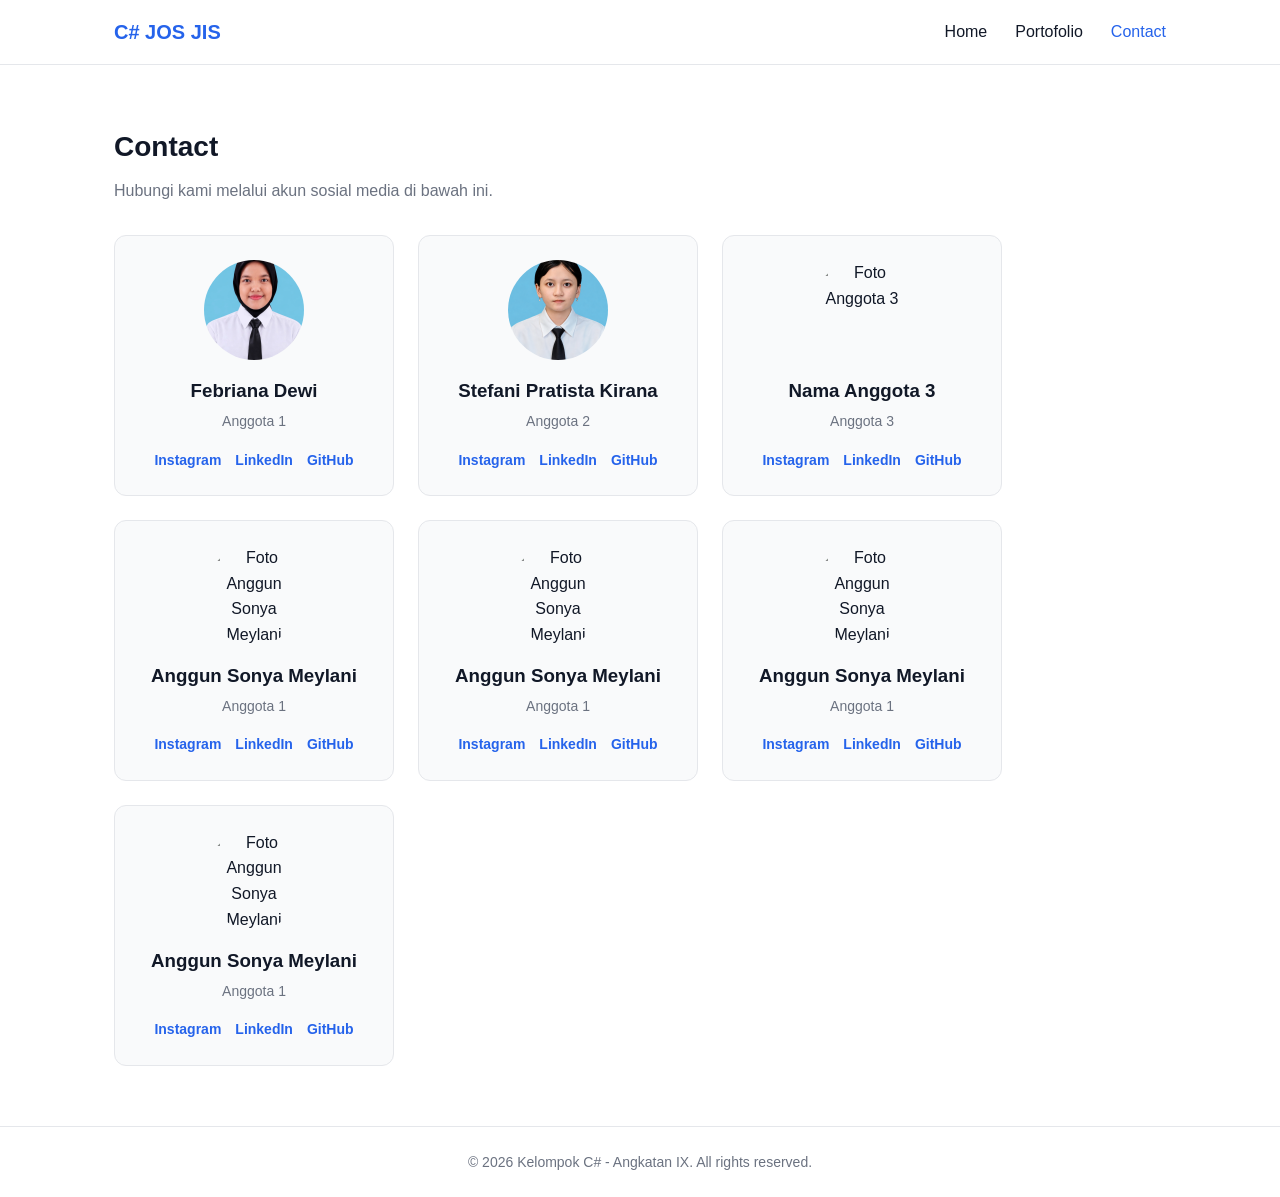
==== contact.html @ 3610337a "contact" ====
<!DOCTYPE html>
<html lang="id">
<head>
  <meta charset="UTF-8" />
  <meta name="viewport" content="width=device-width, initial-scale=1.0" />
  <title>Contact</title>
  <link rel="stylesheet" href="style.css" />
</head>
<body>

  <!-- ============ NAVBAR ============ -->
  <nav class="navbar">
    <div class="container">
      <div class="logo">C# JOS JIS</div>

      <button class="nav-toggle" aria-label="Buka menu">
        <span></span>
        <span></span>
        <span></span>
      </button>

      <ul class="nav-links">
        <li><a href="index.html">Home</a></li>
        <li><a href="portofolio.html">Portofolio</a></li>
        <li><a href="contact.html" class="active">Contact</a></li>
      </ul>
    </div>
  </nav>

  <!-- ============ CONTACT SECTION ============ -->
  <section class="contact">
    <div class="container">
      <h2 class="section-title">Contact</h2>
      <p class="section-subtitle">
        Hubungi kami melalui akun sosial media di bawah ini.
      </p>

      <!-- =========================================================
           CARA MENAMBAH / MENGGANTI ANGGOTA:
           1. Copy 1 blok <div class="member-card"> ... </div>
              (dari "AWAL CARD ANGGOTA" sampai "AKHIR CARD ANGGOTA").
           2. Paste di bawah card anggota terakhir, masih di dalam
              <div class="card-grid">.
           3. Ganti:
              - foto anggota (src)
              - nama (di dalam <h3>)
              - peran/jabatan (opsional, di dalam <p class="member-role">)
              - link Instagram, LinkedIn, dan GitHub (di dalam href)
      ========================================================= -->
      <div class="card-grid">

        <!-- AWAL CARD ANGGOTA -->
        <div class="member-card">
          <img src="assets/img/foto febriana.png" alt="foto Febriana Dewi" class="member-photo" />
          <h3>Febriana Dewi</h3>
          <p class="member-role">Anggota 1</p>
          <div class="member-links">
            <a href="https://www.instagram.com/an_feb02?utm_source=ig_web_button_share_sheet&igsi=ZDNlZDc0MzIxNw==" target="_blank">Instagram</a>
            <a href="https://www.linkedin.com/in/febriana-dewi-81858542b " target="_blank">LinkedIn</a>
            <a href="https://github.com/FebrianaDewi" target="_blank">GitHub</a>
          </div>
        </div>

        <!-- AKHIR CARD ANGGOTA -->

        <!-- Contoh anggota kedua, copy pola yang sama -->
        <div class="member-card">
          <img src="assets/img/foto stefani.png" alt="Foto Stefani Pratista Kirana" class="member-photo" />
          <h3>Stefani Pratista Kirana</h3>
          <p class="member-role">Anggota 2</p>
          <div class="member-links">
            <a href="https://www.instagram.com/stepsteppp_0?igsi=ZzhscDNpZ3Bwejgx" target="_blank">Instagram</a>
            <a href="https://www.linkedin.com/in/stefani-pratista-kirana-26537942b?utm_source=share_via&utm_content=profile&utm_medium=member_android" target="_blank">LinkedIn</a>
            <a href="https://github.com/stef710-C" target="_blank">GitHub</a>
          </div>
        </div>

        <div class="member-card">
          <img src="assets/image/kucing10.jpg" alt="Foto Anggota 3" class="member-photo" />
          <h3>Nama Anggota 3</h3>
          <p class="member-role">Anggota 3</p>
          <div class="member-links">
            <a href="https://instagram.com/" target="_blank">Instagram</a>
            <a href="https://linkedin.com/" target="_blank">LinkedIn</a>
            <a href="https://github.com/" target="_blank">GitHub</a>
          </div>
        </div>

<div class="member-card">
          <img src="assets/image/kucing6.jpg" alt="Foto Anggun Sonya Meylani" class="member-photo" />
          <h3>Anggun Sonya Meylani</h3>
          <p class="member-role">Anggota 1</p>
          <div class="member-links">
            <a href="https://instagram.com/" target="_blank">Instagram</a>
            <a href="https://linkedin.com/" target="_blank">LinkedIn</a>
            <a href="https://github.com/" target="_blank">GitHub</a>
          </div>
        </div>

        <div class="member-card">
          <img src="assets/image/kucing6.jpg" alt="Foto Anggun Sonya Meylani" class="member-photo" />
          <h3>Anggun Sonya Meylani</h3>
          <p class="member-role">Anggota 1</p>
          <div class="member-links">
            <a href="https://instagram.com/" target="_blank">Instagram</a>
            <a href="https://linkedin.com/" target="_blank">LinkedIn</a>
            <a href="https://github.com/" target="_blank">GitHub</a>
          </div>
        </div>

        <div class="member-card">
          <img src="assets/image/kucing6.jpg" alt="Foto Anggun Sonya Meylani" class="member-photo" />
          <h3>Anggun Sonya Meylani</h3>
          <p class="member-role">Anggota 1</p>
          <div class="member-links">
            <a href="https://instagram.com/" target="_blank">Instagram</a>
            <a href="https://linkedin.com/" target="_blank">LinkedIn</a>
            <a href="https://github.com/" target="_blank">GitHub</a>
          </div>
        </div>

        <div class="member-card">
          <img src="assets/image/kucing6.jpg" alt="Foto Anggun Sonya Meylani" class="member-photo" />
          <h3>Anggun Sonya Meylani</h3>
          <p class="member-role">Anggota 1</p>
          <div class="member-links">
            <a href="https://instagram.com/" target="_blank">Instagram</a>
            <a href="https://linkedin.com/" target="_blank">LinkedIn</a>
            <a href="https://github.com/" target="_blank">GitHub</a>
          </div>
        </div>

      </div>
    </div>
  </section>

  <!-- ============ FOOTER ============ -->
  <footer class="footer">
    <div class="container">
      <p>&copy; 2026 Kelompok C# - Angkatan IX. All rights reserved.</p>
    </div>
  </footer>

  <script src="script.js"></script>
</body>
</html>
---- style.css ----
/* =========================================================
   STYLE.CSS
   File ini berisi SEMUA styling untuk index.html, portfolio.html,
   dan contact.html.

   Cara membaca file ini:
   1. RESET & VARIABLES  -> warna, font, dasar
   2. NAVBAR             -> menu atas
   3. HERO SECTION        -> bagian depan halaman Home
   4. INFO SECTION        -> info kelompok di Home
   5. PORTFOLIO           -> card project & sertifikat
   6. CONTACT             -> card anggota
   7. FOOTER
   8. RESPONSIVE (MEDIA QUERY) -> tampilan HP
   ========================================================= */

/* ---------- 1. RESET & VARIABLES ---------- */

/* Ganti kode warna di bawah ini untuk mengubah tema warna
   seluruh website secara otomatis */
:root {
  --color-primary: #2563eb;      /* warna utama (tombol, link, aksen) */
  --color-primary-dark: #1d4ed8;
  --color-dark: #111827;         /* warna teks gelap */
  --color-gray: #6b7280;         /* warna teks abu-abu / deskripsi */
  --color-light-bg: #f9fafb;     /* warna latar terang */
  --color-border: #e5e7eb;       /* warna garis pembatas */
  --color-white: #ffffff;
  --radius: 12px;                /* kelengkungan sudut card */
  --max-width: 1100px;           /* lebar maksimal konten */
}

* {
  margin: 0;
  padding: 0;
  box-sizing: border-box;
}

body {
  font-family: "Segoe UI", Arial, sans-serif;
  color: var(--color-dark);
  line-height: 1.6;
  background-color: var(--color-white);
}

a {
  text-decoration: none;
  color: inherit;
}

ul {
  list-style: none;
}

img {
  max-width: 100%;
  display: block;
}

.container {
  max-width: var(--max-width);
  margin: 0 auto;
  padding: 0 24px;
}

section {
  padding: 60px 0;
}

.section-title {
  font-size: 28px;
  margin-bottom: 8px;
}

.section-subtitle {
  color: var(--color-gray);
  margin-bottom: 32px;
}

/* Tombol umum (dipakai di hero, card, dll) */
.btn {
  display: inline-block;
  padding: 12px 28px;
  border-radius: 8px;
  background-color: var(--color-primary);
  color: var(--color-white);
  font-weight: 600;
  border: none;
  cursor: pointer;
  transition: background-color 0.2s ease;
}

.btn:hover {
  background-color: var(--color-primary-dark);
}

.btn-outline {
  display: inline-block;
  padding: 8px 18px;
  border-radius: 8px;
  border: 1px solid var(--color-primary);
  color: var(--color-primary);
  font-weight: 600;
  font-size: 14px;
  transition: background-color 0.2s ease, color 0.2s ease;
}

.btn-outline:hover {
  background-color: var(--color-primary);
  color: var(--color-white);
}

/* ---------- 2. NAVBAR ---------- */

.navbar {
  position: sticky;
  top: 0;
  z-index: 100;
  background-color: var(--color-white);
  border-bottom: 1px solid var(--color-border);
}

.navbar .container {
  display: flex;
  align-items: center;
  justify-content: space-between;
  padding-top: 16px;
  padding-bottom: 16px;
}

/* GANTI teks logo di file HTML (bagian <div class="logo">) */
.logo {
  display: flex;
  align-items: center;
  gap: 10px;
  font-size: 20px;
  font-weight: 700;
  color: var(--color-primary);
}

.logo-img {
  width: 40px;
  height: 40px;
  object-fit: contain;
  border-radius: 6px;
  flex-shrink: 0;
}
.nav-links {
  display: flex;
  gap: 28px;
}

.nav-links a {
  font-weight: 500;
  color: var(--color-dark);
  transition: color 0.2s ease;
}

.nav-links a:hover,
.nav-links a.active {
  color: var(--color-primary);
}

/* Tombol menu untuk tampilan mobile (hamburger) */
.nav-toggle {
  display: none;
  flex-direction: column;
  gap: 5px;
  background: none;
  border: none;
  cursor: pointer;
}

.nav-toggle span {
  width: 26px;
  height: 3px;
  background-color: var(--color-dark);
  border-radius: 2px;
}

/* ---------- 3. HERO SECTION ---------- */

.hero {
  padding: 80px 0;
  background-color: var(--color-light-bg);
}

.hero .container {
  display: flex;
  justify-content: space-between;
  align-items: center;
  gap: 40px;
}

.hero-text {
  flex: 1;
}

.hero-text h1 {
  font-size: 40px;
  margin-bottom: 16px;
}

.hero-text h1 span {
  color: var(--color-primary);
}

.hero-text p {
  color: var(--color-gray);
  margin-bottom: 28px;
  max-width: 480px;
}

.hero-photo {
  flex: 1;
  display: flex;
  justify-content: center;
}

.hero-photo img {
  width: 320px;
  height: 320px;
  object-fit: cover;
  border-radius: var(--radius);
  border: 4px solid var(--color-white);
  box-shadow: 0 8px 24px rgba(0, 0, 0, 0.08);
}

/* ---------- 4. INFO SECTION (Home) ---------- */

.info-grid {
  display: flex;
  gap: 24px;
  flex-wrap: wrap;
}

.info-card {
  flex: 1;
  min-width: 220px;
  background-color: var(--color-light-bg);
  border: 1px solid var(--color-border);
  border-radius: var(--radius);
  padding: 24px;
}

.info-card h3 {
  margin-bottom: 8px;
  color: var(--color-primary);
}

.info-card p,
.info-card ul {
  color: var(--color-gray);
}

.info-card ul li {
  margin-bottom: 4px;
}

/* ---------- 5. PORTFOLIO (Card Project & Sertifikat) ---------- */

.tabs {
  display: flex;
  gap: 12px;
  margin-bottom: 32px;
}

.tab-btn {
  padding: 10px 20px;
  border-radius: 8px;
  border: 1px solid var(--color-border);
  background-color: var(--color-white);
  font-weight: 600;
  cursor: pointer;
  color: var(--color-gray);
}

.tab-btn.active {
  background-color: var(--color-primary);
  border-color: var(--color-primary);
  color: var(--color-white);
}

.tab-content {
  display: none;
}

.tab-content.active {
  display: block;
}

/* Wadah kumpulan card: default row (desktop),
   akan berubah jadi column di mobile lewat media query */
.card-grid {
  display: flex;
  flex-wrap: wrap;
  gap: 24px;
}

/* Satu card project/sertifikat.
   INI CARD YANG DI-COPY MAHASISWA UNTUK MENAMBAH DATA BARU. */
.card {
  flex: 1 1 280px;
  max-width: 320px;
  background-color: var(--color-white);
  border: 1px solid var(--color-border);
  border-radius: var(--radius);
  overflow: hidden;
  display: flex;
  flex-direction: column;
}

.card-image {
  width: 100%;
  height: 180px;
  object-fit: cover;
  background-color: var(--color-light-bg);
}

.card-body {
  padding: 18px;
  display: flex;
  flex-direction: column;
  flex-grow: 1;
}

.card-body h3 {
  font-size: 18px;
  margin-bottom: 6px;
}

.card-body .card-meta {
  font-size: 13px;
  color: var(--color-gray);
  margin-bottom: 10px;
}

.card-body p {
  color: var(--color-gray);
  font-size: 14px;
  margin-bottom: 16px;
  flex-grow: 1;
}

.card-body .btn-outline {
  align-self: flex-start;
}

/* ---------- CARD SERTIFIKAT UNTUK BEBERAPA ANGGOTA SEKALIGUS ----------
   Dipakai kalau 1 sertifikat yang sama diikuti oleh beberapa anggota,
   supaya tidak perlu bikin card terpisah untuk tiap orang. */
.card-thumbs {
  display: flex;
  gap: 8px;
  padding: 12px 12px 0;
}

.card-thumbs a {
  flex: 1;
  display: block;
}

.card-thumbs img {
  width: 100%;
  height: 90px;
  object-fit: cover;
  border-radius: 6px;
  border: 1px solid var(--color-border);
  transition: opacity 0.2s ease;
}

.card-thumbs a:hover img {
  opacity: 0.8;
}

.card-thumbs .thumb-name {
  display: block;
  text-align: center;
  font-size: 11px;
  color: var(--color-gray);
  margin-top: 4px;
}

.card-members {
  color: var(--color-gray);
  font-size: 14px;
  margin-bottom: 16px;
}

.card-members strong {
  color: var(--color-dark);
}

/* ---------- 6. CONTACT (Card Anggota) ---------- */

.member-card {
  flex: 1 1 240px;
  max-width: 280px;
  background-color: var(--color-light-bg);
  border: 1px solid var(--color-border);
  border-radius: var(--radius);
  padding: 24px;
  text-align: center;
}

.member-photo {
  width: 100px;
  height: 100px;
  border-radius: 50%;
  object-fit: cover;
  margin: 0 auto 16px;
}

.member-card h3 {
  margin-bottom: 4px;
}

.member-role {
  color: var(--color-gray);
  font-size: 14px;
  margin-bottom: 16px;
}

.member-links {
  display: flex;
  justify-content: center;
  gap: 14px;
}

.member-links a {
  font-size: 14px;
  font-weight: 600;
  color: var(--color-primary);
}

.member-links a:hover {
  text-decoration: underline;
}

/* ---------- 7. FOOTER ---------- */

.footer {
  border-top: 1px solid var(--color-border);
  padding: 24px 0;
  text-align: center;
  color: var(--color-gray);
  font-size: 14px;
}

/* ---------- 8. RESPONSIVE (MEDIA QUERY) ---------- */
/* Tampilan tablet/HP: lebar layar 768px ke bawah */
@media (max-width: 768px) {

  /* Hero: foto & teks jadi ditumpuk (column) bukan sejajar */
  .hero .container {
    flex-direction: column;
    text-align: center;
  }

  .hero-text p {
    margin-left: auto;
    margin-right: auto;
  }

  .hero-photo img {
    width: 240px;
    height: 240px;
  }

  /* Navbar: sembunyikan menu, tampilkan tombol hamburger */
  .nav-links {
    position: absolute;
    top: 100%;
    left: 0;
    right: 0;
    background-color: var(--color-white);
    flex-direction: column;
    gap: 0;
    border-bottom: 1px solid var(--color-border);
    display: none;
  }

  .nav-links.open {
    display: flex;
  }

  .nav-links a {
    padding: 14px 24px;
    border-top: 1px solid var(--color-border);
  }

  .nav-toggle {
    display: flex;
  }

  /* Semua kumpulan card (project, sertifikat, anggota)
     ditumpuk vertikal (column) di mobile */
  .card-grid {
    flex-direction: column;
    align-items: stretch;
  }

  .card,
  .member-card {
    max-width: 100%;
  }

  .info-grid {
    flex-direction: column;
  }

  .tabs {
    flex-wrap: wrap;
  }
}
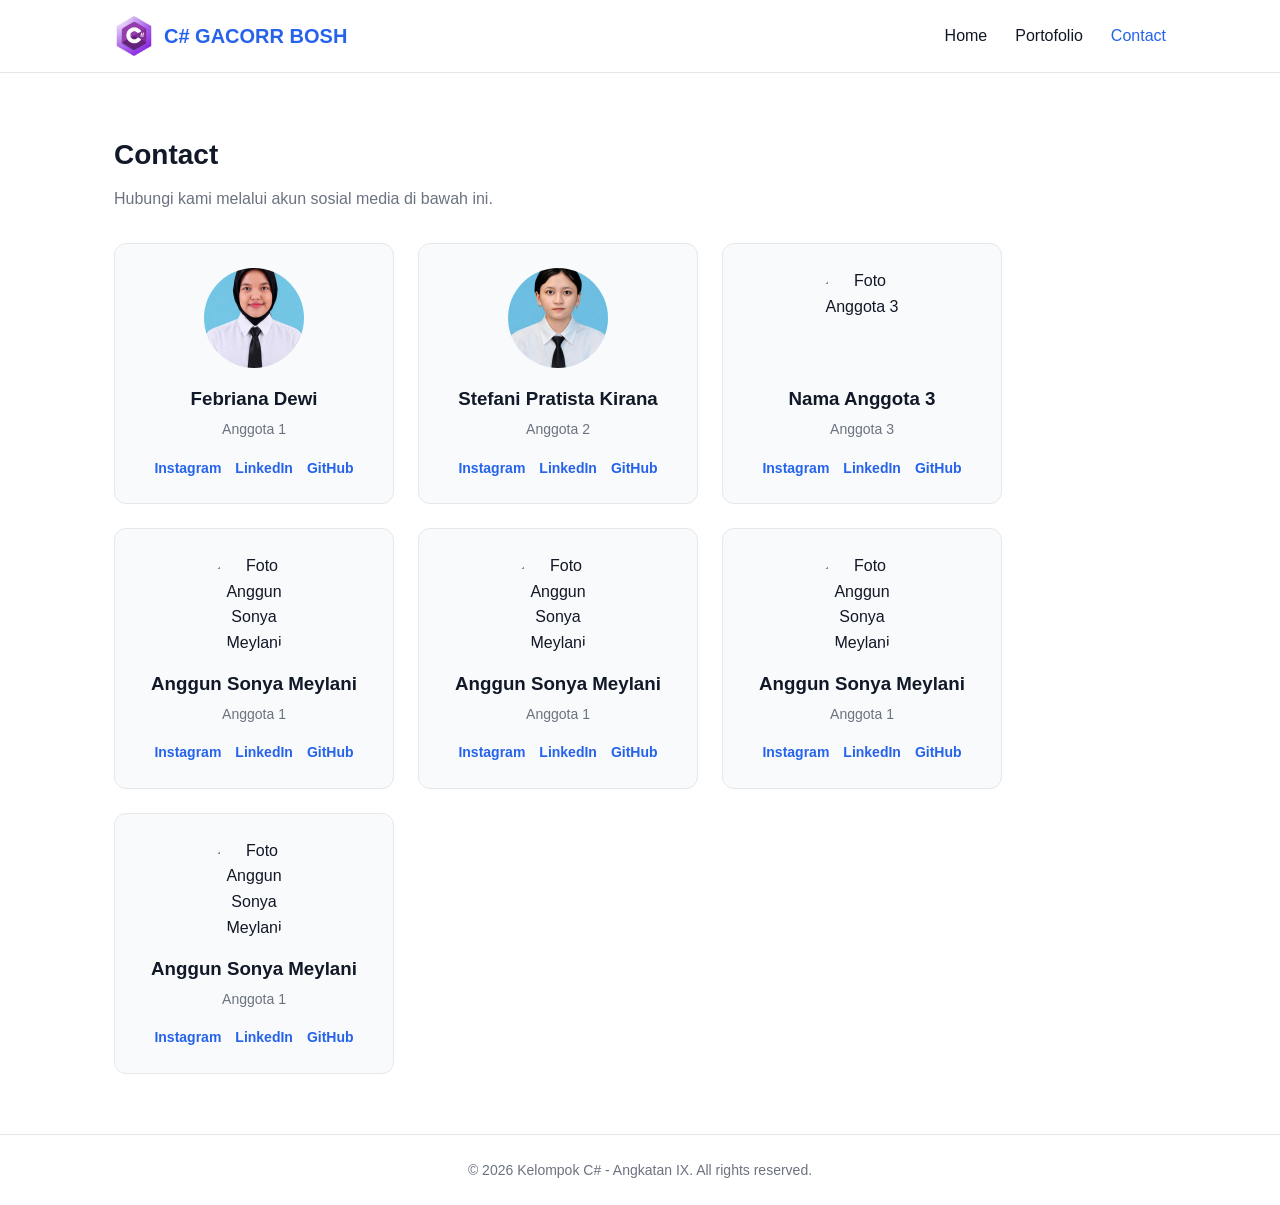
==== commit 77268fa6: "refactor: update navbar structure and accessibility features" ====
--- a/contact.html
+++ b/contact.html
@@ -11,15 +11,18 @@
   <!-- ============ NAVBAR ============ -->
   <nav class="navbar">
     <div class="container">
-      <div class="logo">C# JOS JIS</div>
+      <a class="logo" href="index.html" aria-label="Beranda Kelompok C#">
+        <img src="assets/img/gambarlogo.jpeg" alt="" class="logo-img" />
+        <span>C# GACORR BOSH</span>
+      </a>
 
-      <button class="nav-toggle" aria-label="Buka menu">
+      <button class="nav-toggle" type="button" aria-label="Buka menu" aria-controls="nav-menu" aria-expanded="false">
         <span></span>
         <span></span>
         <span></span>
       </button>
 
-      <ul class="nav-links">
+      <ul class="nav-links" id="nav-menu">
         <li><a href="index.html">Home</a></li>
         <li><a href="portofolio.html">Portofolio</a></li>
         <li><a href="contact.html" class="active">Contact</a></li>
--- a/style.css
+++ b/style.css
@@ -1,33 +1,14 @@
-/* =========================================================
-   STYLE.CSS
-   File ini berisi SEMUA styling untuk index.html, portfolio.html,
-   dan contact.html.
-
-   Cara membaca file ini:
-   1. RESET & VARIABLES  -> warna, font, dasar
-   2. NAVBAR             -> menu atas
-   3. HERO SECTION        -> bagian depan halaman Home
-   4. INFO SECTION        -> info kelompok di Home
-   5. PORTFOLIO           -> card project & sertifikat
-   6. CONTACT             -> card anggota
-   7. FOOTER
-   8. RESPONSIVE (MEDIA QUERY) -> tampilan HP
-   ========================================================= */
-
-/* ---------- 1. RESET & VARIABLES ---------- */
-
-/* Ganti kode warna di bawah ini untuk mengubah tema warna
-   seluruh website secara otomatis */
+/* ---------- RESET & VARIABLES ---------- */
 :root {
-  --color-primary: #2563eb;      /* warna utama (tombol, link, aksen) */
+  --color-primary: #2563eb;
   --color-primary-dark: #1d4ed8;
-  --color-dark: #111827;         /* warna teks gelap */
-  --color-gray: #6b7280;         /* warna teks abu-abu / deskripsi */
-  --color-light-bg: #f9fafb;     /* warna latar terang */
-  --color-border: #e5e7eb;       /* warna garis pembatas */
+  --color-dark: #111827;
+  --color-gray: #6b7280;
+  --color-light-bg: #f9fafb;
+  --color-border: #e5e7eb;
   --color-white: #ffffff;
-  --radius: 12px;                /* kelengkungan sudut card */
-  --max-width: 1100px;           /* lebar maksimal konten */
+  --radius: 12px;
+  --max-width: 1100px;
 }
 
 * {
@@ -77,7 +58,7 @@
   margin-bottom: 32px;
 }
 
-/* Tombol umum (dipakai di hero, card, dll) */
+/* ---------- BUTTONS ---------- */
 .btn {
   display: inline-block;
   padding: 12px 28px;
@@ -110,7 +91,7 @@
   color: var(--color-white);
 }
 
-/* ---------- 2. NAVBAR ---------- */
+/* ---------- NAVBAR ---------- */
 
 .navbar {
   position: sticky;
@@ -128,7 +109,6 @@
   padding-bottom: 16px;
 }
 
-/* GANTI teks logo di file HTML (bagian <div class="logo">) */
 .logo {
   display: flex;
   align-items: center;
@@ -136,6 +116,7 @@
   font-size: 20px;
   font-weight: 700;
   color: var(--color-primary);
+  white-space: nowrap;
 }
 
 .logo-img {
@@ -145,8 +126,10 @@
   border-radius: 6px;
   flex-shrink: 0;
 }
+
 .nav-links {
   display: flex;
+  align-items: center;
   gap: 28px;
 }
 
@@ -161,11 +144,19 @@
   color: var(--color-primary);
 }
 
-/* Tombol menu untuk tampilan mobile (hamburger) */
+.nav-links a:focus-visible,
+.nav-toggle:focus-visible {
+  outline: 3px solid rgba(37, 99, 235, 0.3);
+  outline-offset: 4px;
+}
+
 .nav-toggle {
   display: none;
   flex-direction: column;
+  justify-content: center;
   gap: 5px;
+  width: 40px;
+  height: 40px;
   background: none;
   border: none;
   cursor: pointer;
@@ -178,7 +169,7 @@
   border-radius: 2px;
 }
 
-/* ---------- 3. HERO SECTION ---------- */
+/* ---------- HERO ---------- */
 
 .hero {
   padding: 80px 0;
@@ -226,7 +217,7 @@
   box-shadow: 0 8px 24px rgba(0, 0, 0, 0.08);
 }
 
-/* ---------- 4. INFO SECTION (Home) ---------- */
+/* ---------- INFO ---------- */
 
 .info-grid {
   display: flex;
@@ -257,7 +248,7 @@
   margin-bottom: 4px;
 }
 
-/* ---------- 5. PORTFOLIO (Card Project & Sertifikat) ---------- */
+/* ---------- PORTFOLIO ---------- */
 
 .tabs {
   display: flex;
@@ -289,16 +280,12 @@
   display: block;
 }
 
-/* Wadah kumpulan card: default row (desktop),
-   akan berubah jadi column di mobile lewat media query */
 .card-grid {
   display: flex;
   flex-wrap: wrap;
   gap: 24px;
 }
 
-/* Satu card project/sertifikat.
-   INI CARD YANG DI-COPY MAHASISWA UNTUK MENAMBAH DATA BARU. */
 .card {
   flex: 1 1 280px;
   max-width: 320px;
@@ -346,9 +333,7 @@
   align-self: flex-start;
 }
 
-/* ---------- CARD SERTIFIKAT UNTUK BEBERAPA ANGGOTA SEKALIGUS ----------
-   Dipakai kalau 1 sertifikat yang sama diikuti oleh beberapa anggota,
-   supaya tidak perlu bikin card terpisah untuk tiap orang. */
+/* Certificate member thumbnails */
 .card-thumbs {
   display: flex;
   gap: 8px;
@@ -391,7 +376,7 @@
   color: var(--color-dark);
 }
 
-/* ---------- 6. CONTACT (Card Anggota) ---------- */
+/* ---------- CONTACT ---------- */
 
 .member-card {
   flex: 1 1 240px;
@@ -437,7 +422,7 @@
   text-decoration: underline;
 }
 
-/* ---------- 7. FOOTER ---------- */
+/* ---------- FOOTER ---------- */
 
 .footer {
   border-top: 1px solid var(--color-border);
@@ -447,11 +432,8 @@
   font-size: 14px;
 }
 
-/* ---------- 8. RESPONSIVE (MEDIA QUERY) ---------- */
-/* Tampilan tablet/HP: lebar layar 768px ke bawah */
+/* ---------- RESPONSIVE ---------- */
 @media (max-width: 768px) {
-
-  /* Hero: foto & teks jadi ditumpuk (column) bukan sejajar */
   .hero .container {
     flex-direction: column;
     text-align: center;
@@ -467,7 +449,6 @@
     height: 240px;
   }
 
-  /* Navbar: sembunyikan menu, tampilkan tombol hamburger */
   .nav-links {
     position: absolute;
     top: 100%;
@@ -478,6 +459,7 @@
     gap: 0;
     border-bottom: 1px solid var(--color-border);
     display: none;
+    box-shadow: 0 8px 16px rgba(17, 24, 39, 0.08);
   }
 
   .nav-links.open {
@@ -493,8 +475,6 @@
     display: flex;
   }
 
-  /* Semua kumpulan card (project, sertifikat, anggota)
-     ditumpuk vertikal (column) di mobile */
   .card-grid {
     flex-direction: column;
     align-items: stretch;
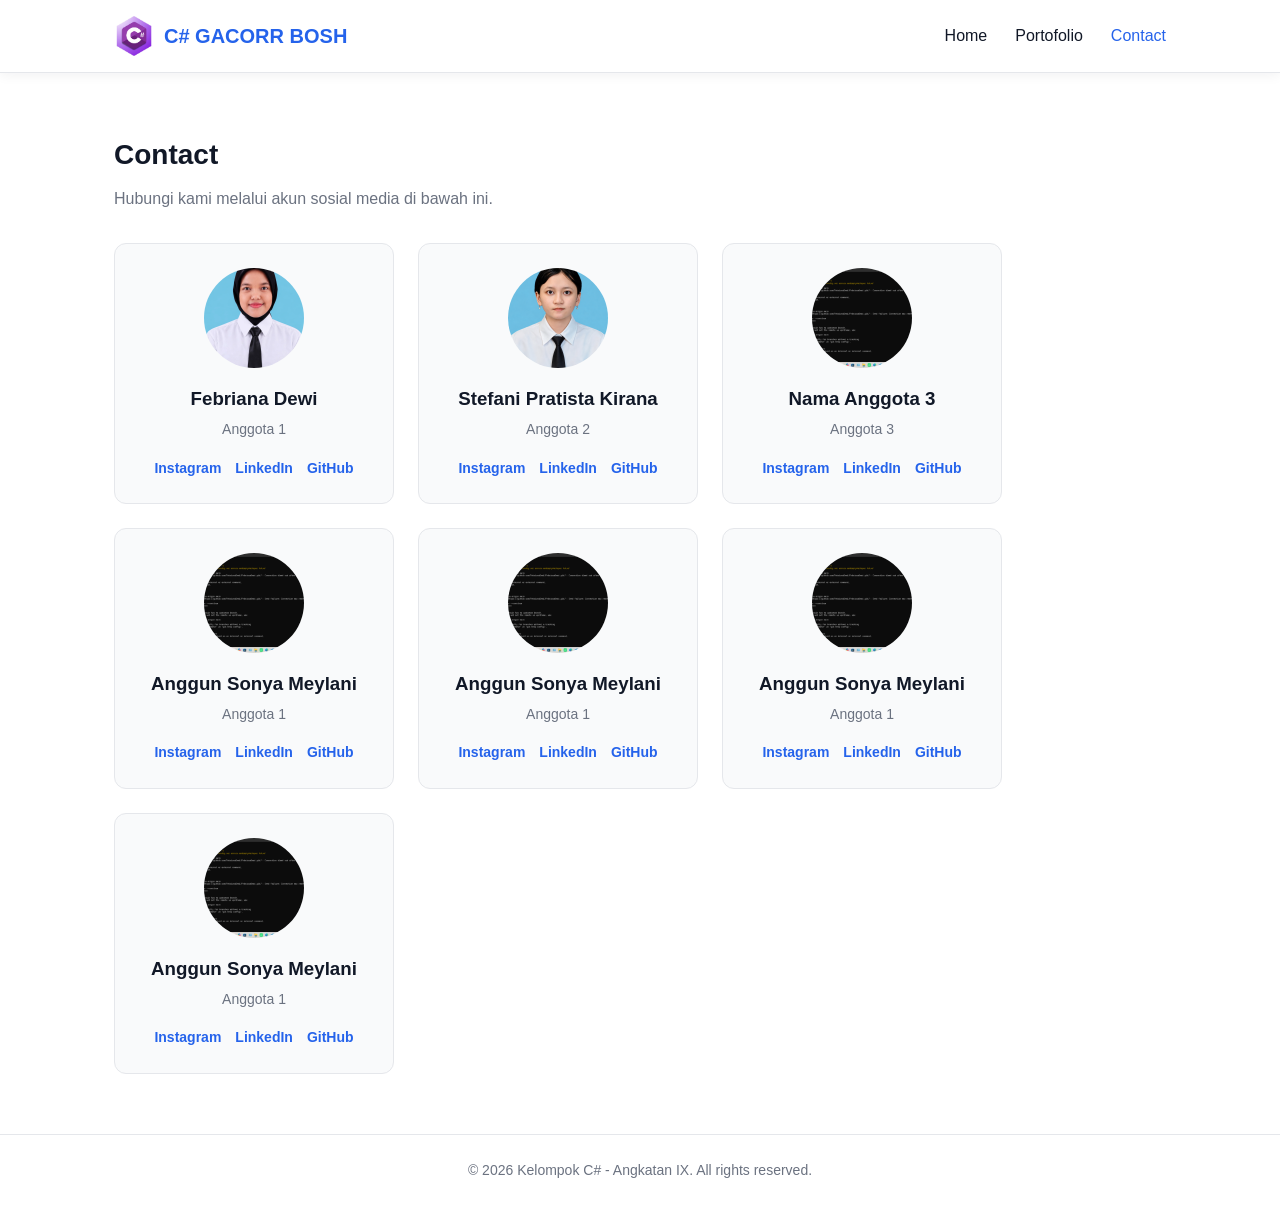
==== commit bb1f667e: "fix: update image paths in contact, portfolio, and style files" ====
--- a/contact.html
+++ b/contact.html
@@ -79,7 +79,7 @@
         </div>
 
         <div class="member-card">
-          <img src="assets/image/kucing10.jpg" alt="Foto Anggota 3" class="member-photo" />
+          <img src="assets/img/gambar1.png" alt="Foto Anggota 3" class="member-photo" />
           <h3>Nama Anggota 3</h3>
           <p class="member-role">Anggota 3</p>
           <div class="member-links">
@@ -90,7 +90,7 @@
         </div>
 
 <div class="member-card">
-          <img src="assets/image/kucing6.jpg" alt="Foto Anggun Sonya Meylani" class="member-photo" />
+          <img src="assets/img/gambar1.png" alt="Foto Anggun Sonya Meylani" class="member-photo" />
           <h3>Anggun Sonya Meylani</h3>
           <p class="member-role">Anggota 1</p>
           <div class="member-links">
@@ -101,7 +101,7 @@
         </div>
 
         <div class="member-card">
-          <img src="assets/image/kucing6.jpg" alt="Foto Anggun Sonya Meylani" class="member-photo" />
+          <img src="assets/img/gambar1.png" alt="Foto Anggun Sonya Meylani" class="member-photo" />
           <h3>Anggun Sonya Meylani</h3>
           <p class="member-role">Anggota 1</p>
           <div class="member-links">
@@ -112,7 +112,7 @@
         </div>
 
         <div class="member-card">
-          <img src="assets/image/kucing6.jpg" alt="Foto Anggun Sonya Meylani" class="member-photo" />
+          <img src="assets/img/gambar1.png" alt="Foto Anggun Sonya Meylani" class="member-photo" />
           <h3>Anggun Sonya Meylani</h3>
           <p class="member-role">Anggota 1</p>
           <div class="member-links">
@@ -123,7 +123,7 @@
         </div>
 
         <div class="member-card">
-          <img src="assets/image/kucing6.jpg" alt="Foto Anggun Sonya Meylani" class="member-photo" />
+          <img src="assets/img/gambar1.png" alt="Foto Anggun Sonya Meylani" class="member-photo" />
           <h3>Anggun Sonya Meylani</h3>
           <p class="member-role">Anggota 1</p>
           <div class="member-links">
--- a/style.css
+++ b/style.css
@@ -99,14 +99,16 @@
   z-index: 100;
   background-color: var(--color-white);
   border-bottom: 1px solid var(--color-border);
+  box-shadow: 0 2px 12px rgba(17, 24, 39, 0.06);
 }
 
 .navbar .container {
   display: flex;
   align-items: center;
   justify-content: space-between;
-  padding-top: 16px;
-  padding-bottom: 16px;
+  min-height: 72px;
+  padding-top: 12px;
+  padding-bottom: 12px;
 }
 
 .logo {
@@ -115,6 +117,7 @@
   gap: 10px;
   font-size: 20px;
   font-weight: 700;
+  line-height: 1.2;
   color: var(--color-primary);
   white-space: nowrap;
 }
@@ -134,6 +137,8 @@
 }
 
 .nav-links a {
+  display: block;
+  padding: 8px 0;
   font-weight: 500;
   color: var(--color-dark);
   transition: color 0.2s ease;
@@ -152,13 +157,15 @@
 
 .nav-toggle {
   display: none;
+  width: 42px;
+  height: 42px;
   flex-direction: column;
+  align-items: center;
   justify-content: center;
   gap: 5px;
-  width: 40px;
-  height: 40px;
   background: none;
   border: none;
+  border-radius: 8px;
   cursor: pointer;
 }
 
@@ -451,15 +458,17 @@
 
   .nav-links {
     position: absolute;
-    top: 100%;
+    top: calc(100% + 1px);
     left: 0;
     right: 0;
     background-color: var(--color-white);
     flex-direction: column;
     gap: 0;
-    border-bottom: 1px solid var(--color-border);
+    padding: 8px 0;
+    border: 1px solid var(--color-border);
+    border-top: 0;
+    box-shadow: 0 8px 16px rgba(17, 24, 39, 0.08);
     display: none;
-    box-shadow: 0 8px 16px rgba(17, 24, 39, 0.08);
   }
 
   .nav-links.open {
@@ -467,8 +476,13 @@
   }
 
   .nav-links a {
-    padding: 14px 24px;
-    border-top: 1px solid var(--color-border);
+    width: 100%;
+    padding: 12px 24px;
+  }
+
+  .nav-links a:hover,
+  .nav-links a.active {
+    background-color: var(--color-light-bg);
   }
 
   .nav-toggle {
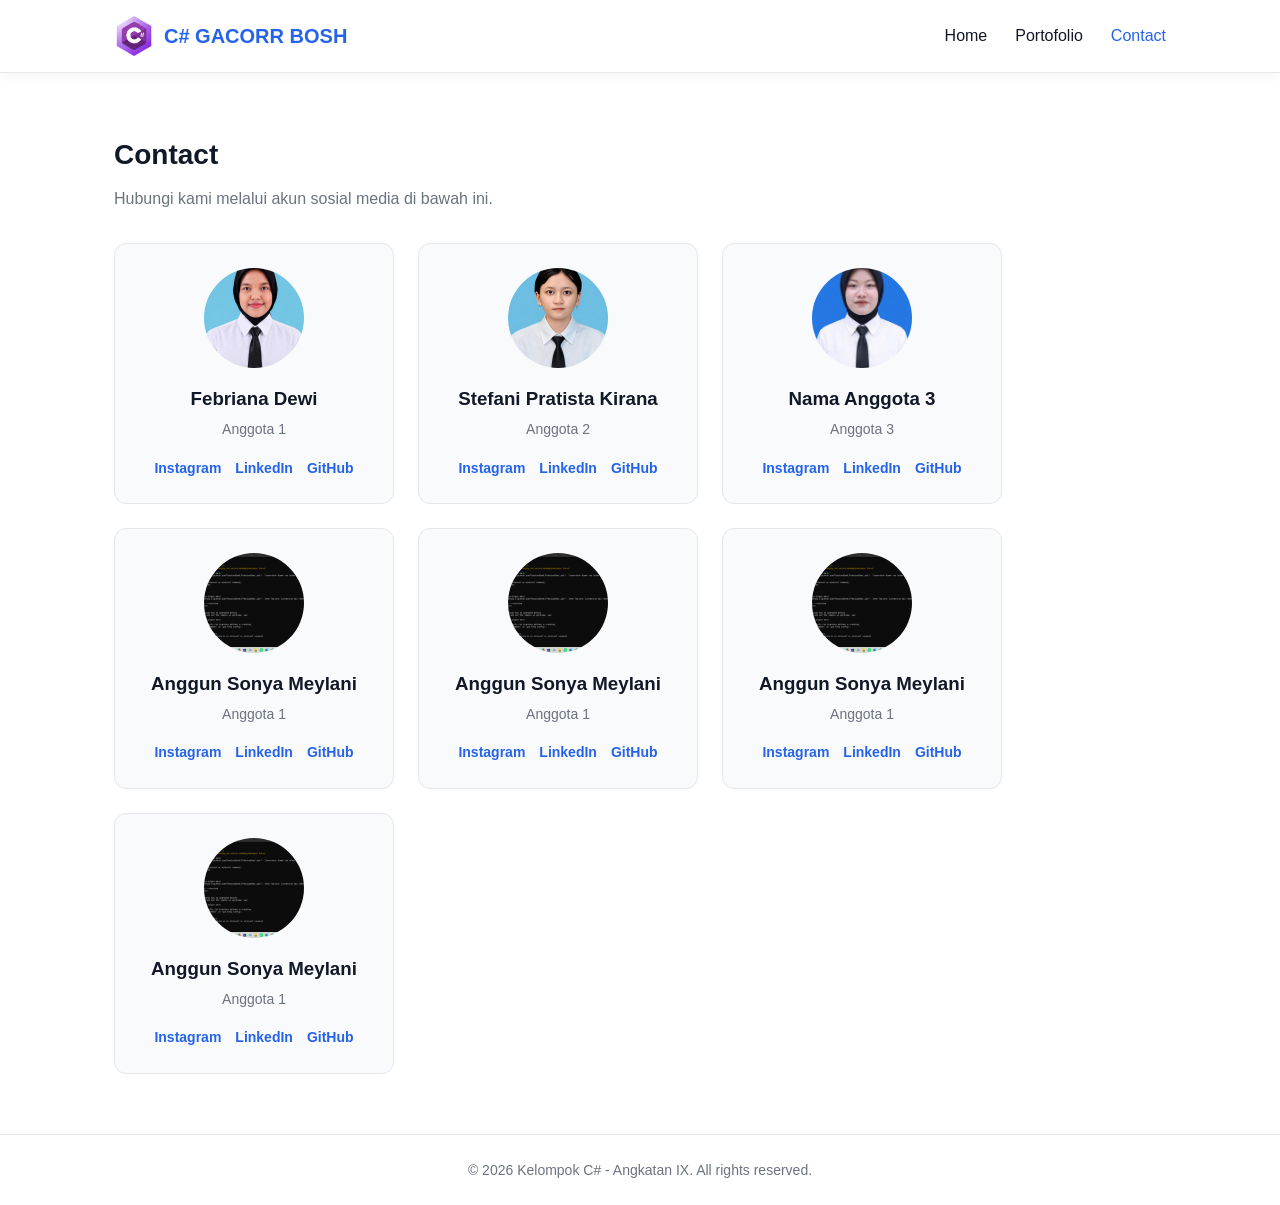
==== commit e5382fa9: "update navbar" ====
--- a/contact.html
+++ b/contact.html
@@ -79,10 +79,12 @@
         </div>
 
         <div class="member-card">
-          <img src="assets/img/gambar1.png" alt="Foto Anggota 3" class="member-photo" />
+          <!-- ganti foto disini sesuai path -->
+          <img src="assets/img/nabela.jpeg" alt="Foto Anggota 3" class="member-photo" /> 
           <h3>Nama Anggota 3</h3>
           <p class="member-role">Anggota 3</p>
           <div class="member-links">
+            <!-- ganti link sosial media disini -->
             <a href="https://instagram.com/" target="_blank">Instagram</a>
             <a href="https://linkedin.com/" target="_blank">LinkedIn</a>
             <a href="https://github.com/" target="_blank">GitHub</a>
--- a/style.css
+++ b/style.css
@@ -15,6 +15,17 @@
   margin: 0;
   padding: 0;
   box-sizing: border-box;
+}
+
+html {
+  scrollbar-width: none;
+  -ms-overflow-style: none;
+}
+
+html::-webkit-scrollbar {
+  display: none;
+  width: 0;
+  height: 0;
 }
 
 body {
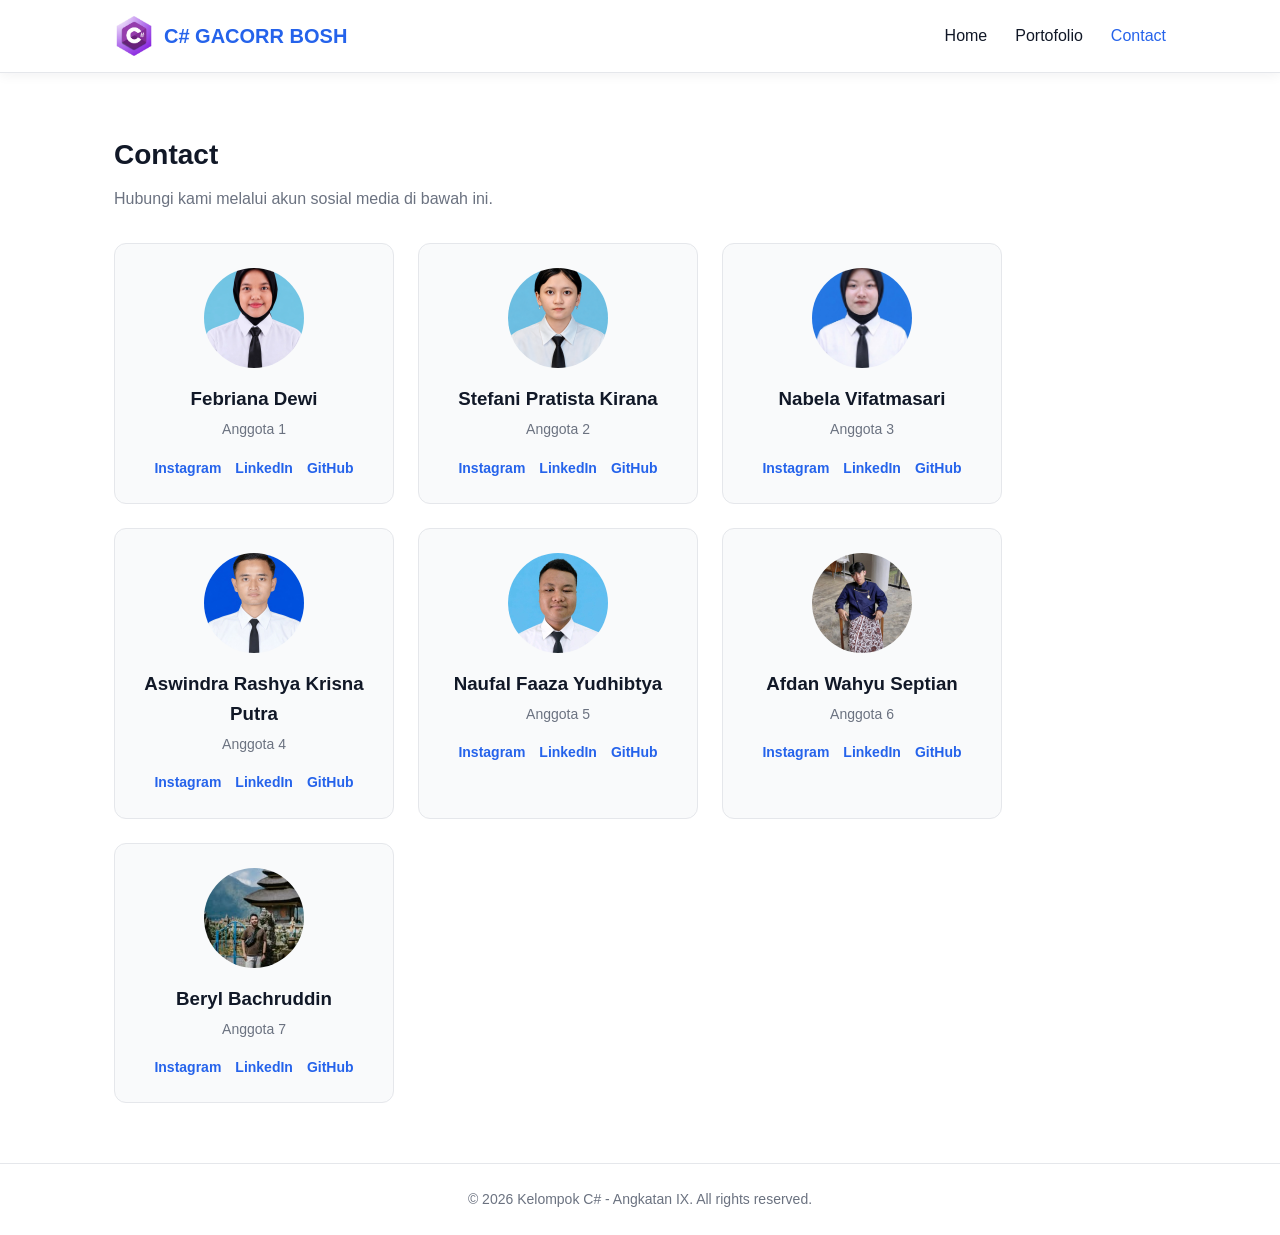
==== commit 3ee72135: "update portfolio" ====
--- a/contact.html
+++ b/contact.html
@@ -64,7 +64,7 @@
           </div>
         </div>
 
-        <!-- AKHIR CARD ANGGOTA -->
+        <!-- AKHIR CARD ANGGOTaaA -->
 
         <!-- Contoh anggota kedua, copy pola yang sama -->
         <div class="member-card">
@@ -80,58 +80,58 @@
 
         <div class="member-card">
           <!-- ganti foto disini sesuai path -->
-          <img src="assets/img/nabela.jpeg" alt="Foto Anggota 3" class="member-photo" /> 
-          <h3>Nama Anggota 3</h3>
+          <img src="assets/img/nabela.jpeg" alt="Nabela Vifatmasari" class="member-photo" /> 
+          <h3>Nabela Vifatmasari</h3>
           <p class="member-role">Anggota 3</p>
           <div class="member-links">
             <!-- ganti link sosial media disini -->
-            <a href="https://instagram.com/" target="_blank">Instagram</a>
-            <a href="https://linkedin.com/" target="_blank">LinkedIn</a>
-            <a href="https://github.com/" target="_blank">GitHub</a>
+            <a href="https://www.instagram.com/_nbla28?igsi=MTZybThncG56Z2h2Mg==" target="_blank">Instagram</a>
+            <a href="https://id.linkedin.com/in/nabela-vifatmasari-90a61942b" target="_blank">LinkedIn</a>
+            <a href="https://github.com/nabelavifatmasari" target="_blank">GitHub</a>
           </div>
         </div>
 
 <div class="member-card">
-          <img src="assets/img/gambar1.png" alt="Foto Anggun Sonya Meylani" class="member-photo" />
-          <h3>Anggun Sonya Meylani</h3>
-          <p class="member-role">Anggota 1</p>
+          <img src="assets/img/foto aswindra.jpg" alt="Foto Aswindra Rashya Krisna Putra" class="member-photo" />
+          <h3>Aswindra Rashya Krisna Putra</h3>
+          <p class="member-role">Anggota 4</p>
           <div class="member-links">
-            <a href="https://instagram.com/" target="_blank">Instagram</a>
-            <a href="https://linkedin.com/" target="_blank">LinkedIn</a>
-            <a href="https://github.com/" target="_blank">GitHub</a>
+            <a href="https://www.instagram.com/rsya.k.p?stkn=dWhvMXVraGg2ZGhy" target="_blank">Instagram</a>
+            <a href="https://www.linkedin.com/in/aswindra-rashya-krisna-putra-13150b430/" target="_blank">LinkedIn</a>
+            <a href="https://github.com/rashya094-tech" target="_blank">GitHub</a>
           </div>
         </div>
 
         <div class="member-card">
-          <img src="assets/img/gambar1.png" alt="Foto Anggun Sonya Meylani" class="member-photo" />
-          <h3>Anggun Sonya Meylani</h3>
-          <p class="member-role">Anggota 1</p>
+          <img src="assets/img/Foto naufal.jpg" alt="Foto Naufal Faaza Yudhibtya" class="member-photo" />
+          <h3>Naufal Faaza Yudhibtya</h3>
+          <p class="member-role">Anggota 5</p>
           <div class="member-links">
-            <a href="https://instagram.com/" target="_blank">Instagram</a>
-            <a href="https://linkedin.com/" target="_blank">LinkedIn</a>
-            <a href="https://github.com/" target="_blank">GitHub</a>
+            <a href="https://www.instagram.com/jngkufzz._?igsi=dnRqZDlndmxjd3Vx" target="_blank">Instagram</a>
+            <a href="https://www.linkedin.com/in/naufal-faaza-yudhibtya-b1b10b430?utm_source=share_via&utm_content=profile&utm_medium=member_android" target="_blank">LinkedIn</a>
+            <a href="https://github.com/namikulafaza-sketch" target="_blank">GitHub</a>
           </div>
         </div>
 
         <div class="member-card">
-          <img src="assets/img/gambar1.png" alt="Foto Anggun Sonya Meylani" class="member-photo" />
-          <h3>Anggun Sonya Meylani</h3>
-          <p class="member-role">Anggota 1</p>
+          <img src="assets/img/foto afdan.jpg" alt="Foto Afdan Wahyu Septian" class="member-photo" />
+          <h3>Afdan Wahyu Septian</h3>
+          <p class="member-role">Anggota 6</p>
           <div class="member-links">
-            <a href="https://instagram.com/" target="_blank">Instagram</a>
-            <a href="https://linkedin.com/" target="_blank">LinkedIn</a>
-            <a href="https://github.com/" target="_blank">GitHub</a>
+            <a href="https://www.instagram.com/afdan_wahyu_" target="_blank">Instagram</a>
+            <a href="https://www.linkedin.com/in/afdan-wahyu-900980402/" target="_blank">LinkedIn</a>
+            <a href="https://github.com/apdann" target="_blank">GitHub</a>
           </div>
         </div>
 
         <div class="member-card">
-          <img src="assets/img/gambar1.png" alt="Foto Anggun Sonya Meylani" class="member-photo" />
-          <h3>Anggun Sonya Meylani</h3>
-          <p class="member-role">Anggota 1</p>
+          <img src="assets/img/foto beryl.jpg" alt="Foto Beryl Bachruddin" class="member-photo" />
+          <h3>Beryl Bachruddin</h3>
+          <p class="member-role">Anggota 7</p>
           <div class="member-links">
-            <a href="https://instagram.com/" target="_blank">Instagram</a>
-            <a href="https://linkedin.com/" target="_blank">LinkedIn</a>
-            <a href="https://github.com/" target="_blank">GitHub</a>
+            <a href="https://www.instagram.com/berylbachruddin_?stkn=MTlkb3o1Y3p0eGJzdw==" target="_blank">Instagram</a>
+            <a href="https://www.linkedin.com/in/beryl-bachruddin-undefined-ab472a430?utm_source=share_via&utm_content=profile&utm_medium=member_android" target="_blank">LinkedIn</a>
+            <a href="https://github.com/BerylNeo" target="_blank">GitHub</a>
           </div>
         </div>
 
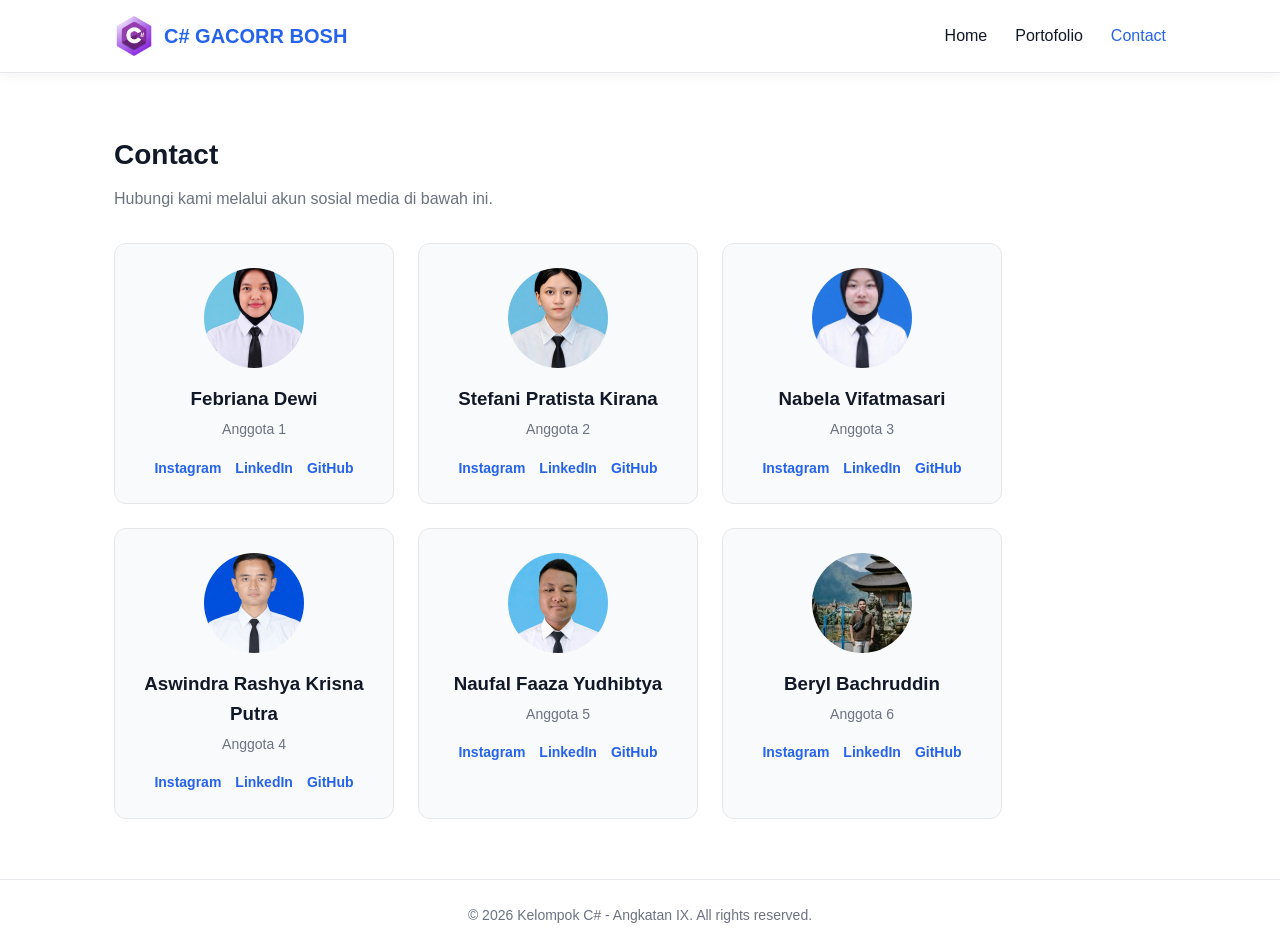
==== commit 07cc21da: "FEBRI" ====
--- a/contact.html
+++ b/contact.html
@@ -114,20 +114,9 @@
         </div>
 
         <div class="member-card">
-          <img src="assets/img/foto afdan.jpg" alt="Foto Afdan Wahyu Septian" class="member-photo" />
-          <h3>Afdan Wahyu Septian</h3>
-          <p class="member-role">Anggota 6</p>
-          <div class="member-links">
-            <a href="https://www.instagram.com/afdan_wahyu_" target="_blank">Instagram</a>
-            <a href="https://www.linkedin.com/in/afdan-wahyu-900980402/" target="_blank">LinkedIn</a>
-            <a href="https://github.com/apdann" target="_blank">GitHub</a>
-          </div>
-        </div>
-
-        <div class="member-card">
           <img src="assets/img/foto beryl.jpg" alt="Foto Beryl Bachruddin" class="member-photo" />
           <h3>Beryl Bachruddin</h3>
-          <p class="member-role">Anggota 7</p>
+          <p class="member-role">Anggota 6</p>
           <div class="member-links">
             <a href="https://www.instagram.com/berylbachruddin_?stkn=MTlkb3o1Y3p0eGJzdw==" target="_blank">Instagram</a>
             <a href="https://www.linkedin.com/in/beryl-bachruddin-undefined-ab472a430?utm_source=share_via&utm_content=profile&utm_medium=member_android" target="_blank">LinkedIn</a>
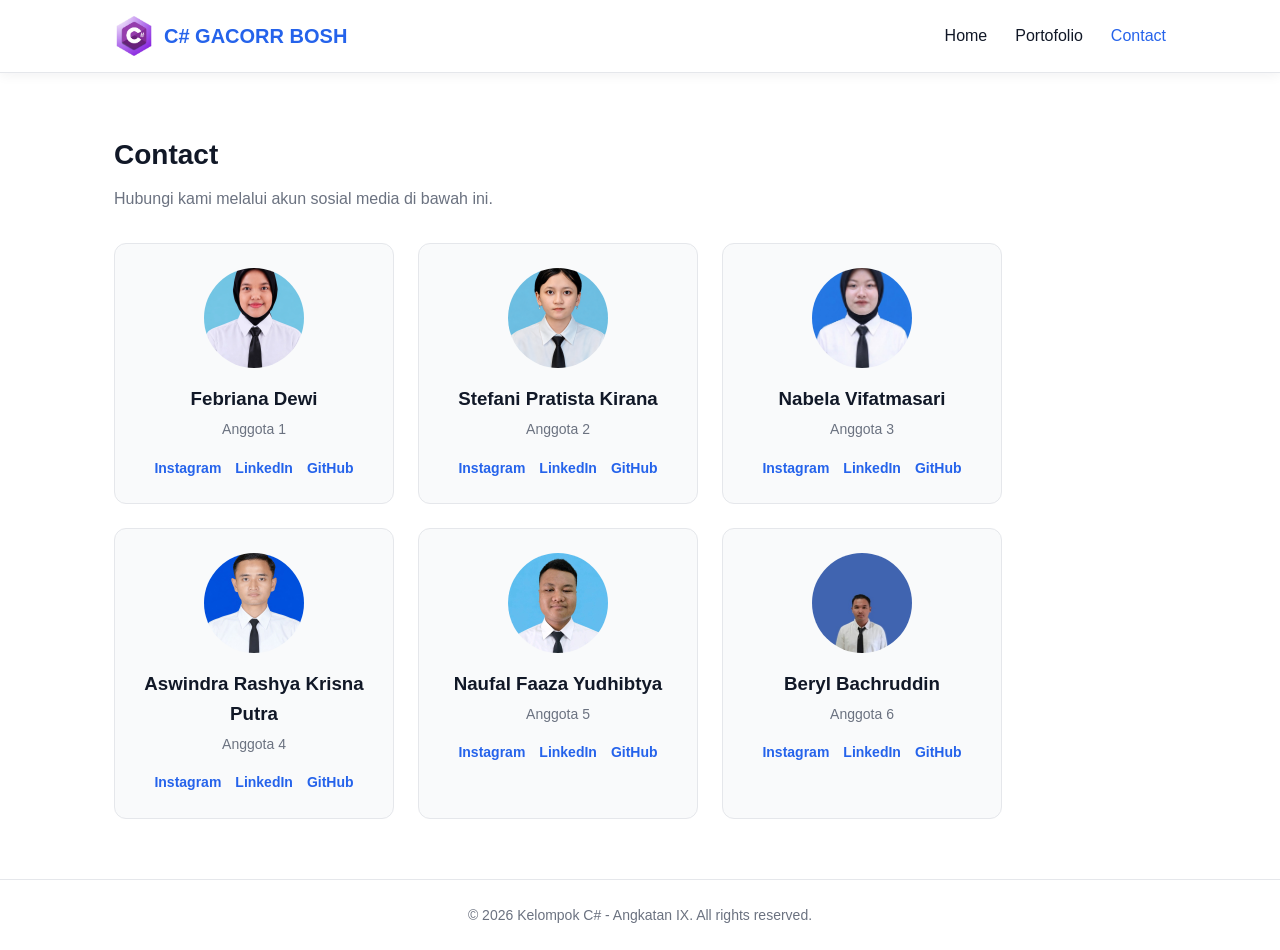
==== commit 756ef5e6: "febri" ====
--- a/contact.html
+++ b/contact.html
@@ -114,7 +114,7 @@
         </div>
 
         <div class="member-card">
-          <img src="assets/img/foto beryl.jpg" alt="Foto Beryl Bachruddin" class="member-photo" />
+          <img src="assets/img/foto beryl.jpeg" alt="Foto Beryl Bachruddin" class="member-photo" />
           <h3>Beryl Bachruddin</h3>
           <p class="member-role">Anggota 6</p>
           <div class="member-links">
